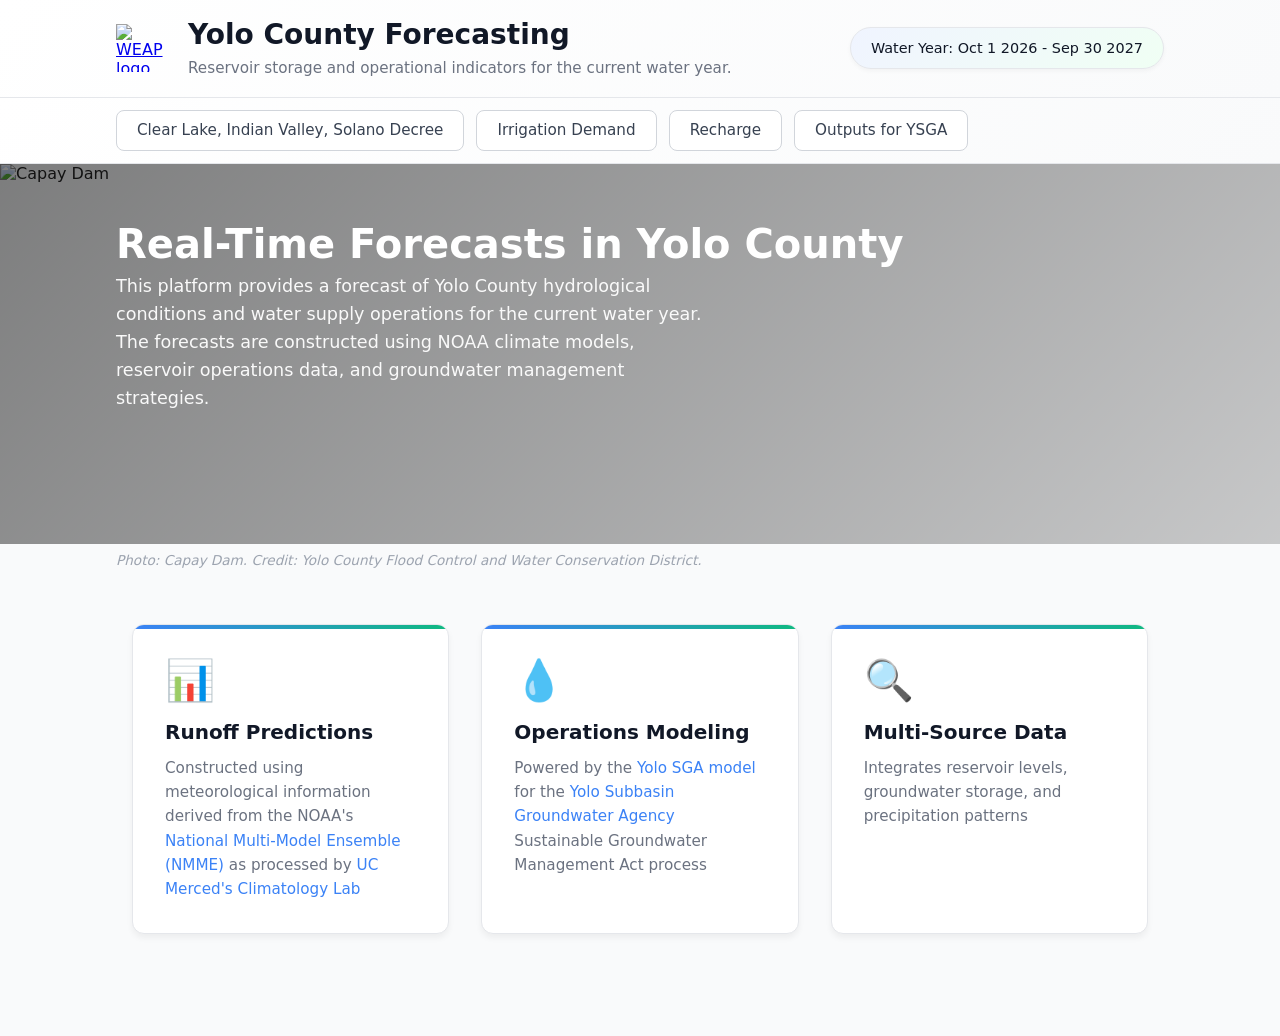
==== index.html @ 3334a471 "Initial commit" ====
<!doctype html>
<html lang="en">
<head>
  <link rel="stylesheet" href="styles.css">
  <meta charset="utf-8" />
  <meta name="viewport" content="width=device-width, initial-scale=1" />
  <title>Reservoir Storage Area Chart</title>

</head>

<body>

  
    <header class="site-header">
        <div class="layout has-timeline">
            <div class="container header-inner">
                <div class="header-left">
                    <a href="index.html" class="logo">
                        <img src="https://www.weap21.org/img/w.png" alt="WEAP logo" height="40">
                    </a>
                    <div class="header-text">
                        <h1>Yolo County Forecasting</h1>
                        <p class="subtitle">Reservoir storage and operational indicators for the current water year.</p>
                    </div>
                </div>
                <div class="header-meta" aria-label="Page context">
                    <div class="meta-pill" title="Water year range" data-wy-range>Water Year: {wyRange}</div>
                </div>
            </div>
        </div>
    </header>


  <nav class="top-nav" aria-label="Primary">
    <div class="layout has-timeline">
      <div class="container nav-inner">
        <!-- Add .is-active to the current page -->
        <a class="nav-btn" href="ClearLake_IndianValley_SolanoDecree.html">Clear Lake, Indian Valley, Solano Decree</a>
        <a class="nav-btn" href="Irrigation Demand.html">Irrigation Demand</a>
        <a class="nav-btn" href="Recharge.html">Recharge</a>
        <a class="nav-btn" href="Outputs for YSGA.html">Outputs for YSGA</a>
      </div>
    </div>
  </nav>

  <!-- Hero Section -->
  <section class="hero-section">
    <div class="hero-image-wrapper">
      <img src="https://ycfcwcd.org/wp-content/uploads/2024/06/Capay-Dam.jpg" alt="Capay Dam" class="hero-image">
      <div class="hero-overlay"></div>
    </div>
    <div class="layout has-timeline">
      <div class="container">
        <div class="hero-content">
          <h2 class="hero-title">Real-Time Forecasts in Yolo County</h2>
          <p class="hero-subtitle">This platform provides a forecast of Yolo County hydrological conditions 
              and water supply operations for the current water year. The forecasts are constructed using NOAA 
              climate models, reservoir operations data, and groundwater management strategies. 
          </p>
        </div>
      </div>
    </div>
  </section>

  <div class="hero-caption-bar">
    <div class="layout has-timeline">
      <div class="container">
        <p class="hero-caption">Photo: Capay Dam. Credit: Yolo County Flood Control and Water Conservation District.</p>
      </div>
    </div>
  </div>

  <!-- Main Content Area -->
  <div class="layout has-timeline">
    <div class="container">
      <!-- Features Grid -->
      <section class="features-section">
        <!-- <h2>How This Forecast Works</h2> -->
        <div class="features-grid">
          <div class="feature-card">
            <div class="feature-icon">📊</div>
            <h3>Runoff Predictions</h3>
            <p>Constructed using meteorological information derived from the NOAA's 
              <a href="https://www.cpc.ncep.noaa.gov/products/NMME/" target="_blank">National Multi-Model Ensemble (NMME)</a>
              as processed by <a href="https://www.climatologylab.org/" target="_blank">UC Merced's Climatology Lab</a></p>
          </div>
          <div class="feature-card">
            <div class="feature-icon">💧</div>
            <h3>Operations Modeling</h3>
            <p>Powered by the <a href="https://www.yologroundwater.org/files/b90061148/Yolo+GSP_AppendixE.pdf" target="_blank">Yolo SGA model</a> 
              for the <a href="https://www.yologroundwater.org/" target="_blank"> Yolo Subbasin Groundwater Agency</a> 
              Sustainable Groundwater Management Act process</p>
          </div>
          <div class="feature-card">
            <div class="feature-icon">🔍</div>
            <h3>Multi-Source Data</h3>
            <p>Integrates reservoir levels, groundwater storage, and precipitation patterns</p>
          </div>
        </div>
      </section>

      <!-- Overview Section -->
      <!-- <section class="overview-section">
        <h2>About This Tool</h2>
        <p class="intro-text">This comprehensive forecasting platform provides real-time analysis of Yolo County hydrological conditions and water supply operations for the current water year.</p>
      </section> -->
    </div>
  </div>



  
  <br><br>


  <script src="https://cdn.jsdelivr.net/npm/echarts@5/dist/echarts.min.js"></script>
  <script src="./parse-data.js"></script>
</body>
</html>
---- styles.css ----
*,
*::before,
*::after {
  box-sizing: border-box;
}


:root {
  --bg: #f6f8fb;
  --surface: #ffffff;
  --text: #111827;         /* slate-900-ish */
  --muted: #6b7280;        /* gray-500 */
  --border: #e5e7eb;       /* gray-200 */
  --shadow: 0 10px 25px rgba(17, 24, 39, 0.06);
  --radius: 14px;
  --container: 1200px;
  --h1: clamp(1.25rem, 1.05rem + 1vw, 1.75rem);
  --h2: 1.1rem;
  --body: 1rem;

  --chart-height: 60px;
  /* --timeline-gutter: 300px; space reserved so labels never touch charts */

  --max-content: 1500px;
  --page-gutter: 16px; /* don’t keep this at 4px; give yourself a real base */

  --timeline-width: 44px;      /* line + dots */
  --timeline-label-max: 150px; /* worst-case label width */
  --timeline-gap: 1rem;        /* breathing room */
  --timeline-lane: calc(var(--timeline-width) + var(--timeline-label-max) + var(--timeline-gap));
  /* how much extra space you want to reserve for the timeline on big screens */
  --timeline-pad: clamp(100px, 1vw, var(--timeline-lane));
}


/* Reusable centered page container */
.container{
  max-width: var(--max-content);
  margin: 0 auto;
  padding: 0 var(--page-gutter);
}

.container > section {
  padding: 0 1rem;
}

/* Create padding above container when it is single-values */
.container#summary-data {
  margin-top: 1.5rem;
}

/* Header + navigation buttons */
/* -------------------------
   Header / Nav
-------------------------- */

/* Everything in the toolbar above the line */
.site-header {
  background: linear-gradient(135deg, #ffffff 0%, #f9fafb 100%);
  border-bottom: 1px solid #e5e7eb;
  box-shadow: 0 1px 3px rgba(0, 0, 0, 0.04);
  padding: 1.25rem 0;
  margin-bottom: 0;
  max-width: 100%;
  
}

/* Title & Subtitle container */
/* .header-inner {
  display: flex;
  align-items: center;
  gap: 1.5rem;
  background: transparent;
  border-radius: 0;
} */
.header-left{
  display: flex;
  align-items: center;
  gap: 1.5rem;
  min-width: 0; /* prevents overflow issues */
}
.header-inner{
  display: grid;
  grid-template-columns: 1fr auto; /* left side grows, pill stays tight */
  align-items: center;
  column-gap: 1.5rem;
}

.logo {
  display: grid;
  place-items: center;
  flex-shrink: 0;
  transition: transform 200ms ease;
}

.logo:hover {
  transform: scale(1.05);
}

.logo img {
  height: 48px;
  width: 48px;
}

/* Title text: Yolo County Forecasting */
.header-text {
  flex: 1;
}

.header-text h1 {
  margin: 0;
  font-size: 1.75rem;
  line-height: 1.1;
  color: #111827;
  font-weight: 700;
}

.subtitle {
  margin: 0.5rem 0 0;
  color: #6b7280;
  font-size: 0.95rem;
  font-weight: 400;
}

/* Water Year - move this to right of container */
.header-meta {
  display: flex;
  align-items: center;
  margin-left: auto;
  flex-shrink: 0;
}

.meta-pill {
  border: 1px solid #e5e7eb;
  background: linear-gradient(135deg, #f0f4ff 0%, #f0fff4 100%);
  color: #111827;
  padding: 0.75rem 1.25rem;
  border-radius: 999px;
  font-size: 0.9rem;
  font-weight: 500;
  box-shadow: 0 2px 4px rgba(0, 0, 0, 0.04);
  transition: all 200ms ease;
  white-space: nowrap;
}

.meta-pill:hover {
  box-shadow: 0 4px 8px rgba(0, 0, 0, 0.08);
  transform: translateY(-1px);
}

/* Nav buttons row */
.top-nav {
  position: sticky;
  height: auto;
  top: 0;
  z-index: 1000;
  background: linear-gradient(135deg, #ffffff 0%, #f9fafb 100%);
  margin: 0;
  margin-bottom: 0;
  padding: 0.75rem 0;
  border-bottom: 1px solid #e5e7eb;
  backdrop-filter: blur(10px);
  background-color: rgba(255, 255, 255, 0.95);
}

.nav-inner {
  display: flex;
  align-items: center;
  gap: 0.75rem;
  flex-wrap: wrap;
  /* padding: 0 1.5rem; */
}

.nav-btn {
  display: inline-flex;
  align-items: center;
  justify-content: center;
  padding: 0.65rem 1.25rem;
  border-radius: 8px;
  border: 1px solid #d1d5db;
  background: white;
  color: #374151;
  text-decoration: none;
  font-weight: 500;
  font-size: 0.95rem;
  transition: all 200ms ease;
  white-space: nowrap;
}

.nav-btn:hover {
  background: #f3f4f6;
  border-color: #4b5563;
  color: #374151;
  transform: translateY(-2px);
  box-shadow: 0 4px 12px rgba(55, 65, 81, 0.18);
}

.nav-btn.is-active {
  background: linear-gradient(135deg, #4b5563 0%, #374151 100%);
  color: white;
  border-color: #4b4f63;
  box-shadow: 0 4px 12px rgba(55, 65, 81, 0.28);
}

.nav-meta {
  display: flex;
  align-items: center;
  margin-left: auto;
  flex-shrink: 0;
}

.nav-meta .meta-pill {
  background: linear-gradient(135deg, #f0f4ff 0%, #f0fff4 100%);
  padding: 0.65rem 1rem;
  font-weight: 500;
}

/* Make header/nav stack nicely on small screens */
@media (max-width: 768px) {
  .site-header {
    padding: 1rem 0;
  }

  .header-inner {
    flex-direction: column;
    align-items: flex-start;
    gap: 1rem;
    padding: 0 var(--page-gutter);
  }

  .header-text h1 {
    font-size: 1.5rem;
  }

  .header-meta {
    width: 100%;
    justify-content: flex-start;
  }

  .logo img {
    height: 42px;
    width: 42px;
  }

  .nav-inner {
    padding: 0 var(--page-gutter);
  }
}

/* End Header CSS */

/* ========================
   VERTICAL TIMELINE NAVIGATION
   ======================== */

/* Make vertical positioning on the page responsive */
.chart-timeline {
  position: fixed;
  right: 2rem;
  top: 60%; 
  transform: translateY(-50%);
  z-index: 100;
  display: flex;
  flex-direction: column;
  align-items: center;
  gap: 0;
  /* add space to the top */
}

/* Vertical line */
.chart-timeline::before {
  content: "";
  position: absolute;
  top: 0;
  bottom: 0;
  left: 50%;
  transform: translateX(-50%);
  width: 2px;
  background: linear-gradient(180deg, 
    rgba(59, 130, 246, 0.3) 0%, 
    rgba(16, 185, 129, 0.5) 50%,
    rgba(59, 130, 246, 0.3) 100%);
  z-index: -1;
}

.timeline-list {
  list-style: none;
  padding: 0;
  margin: 0;
  display: flex;
  flex-direction: column;
  gap: 3rem;
  position: relative;
}

.timeline-item {
  position: relative;
  display: flex;
  align-items: center;
  justify-content: center;
}

/* Circle dots */
.timeline-link {
  display: block;
  width: 16px;
  height: 16px;
  border-radius: 50%;
  background: white;
  border: 3px solid #cbd5e1;
  cursor: pointer;
  transition: all 240ms ease;
  position: relative;
  box-shadow: 0 2px 8px rgba(0, 0, 0, 0.1);
}

.timeline-link:hover {
  transform: scale(1.4);
  border-color: #3b82f6;
  background: #eff6ff;
  box-shadow: 0 4px 12px rgba(59, 130, 246, 0.3);
}

.timeline-link.active {
  width: 20px;
  height: 20px;
  border-color: #3b82f6;
  background: linear-gradient(135deg, #3b82f6 0%, #10b981 100%);
  box-shadow: 0 0 0 4px rgba(59, 130, 246, 0.2);
}

/* Tooltip label on hover */
.timeline-link::after {
  content: attr(data-label);
  position: absolute;
  right: calc(100% + 0.75rem);
  top: 50%;
  transform: translateY(-50%);
  /* background: rgba(11, 120, 111, 0.66); */
  color: rgb(0, 0, 0);
  padding: 0.25rem 0.5rem;
  /* border-radius: 4px; */
  font-size: 0.7rem;
  font-weight: 500;
  white-space: nowrap;
  opacity: 0;
  pointer-events: none;
  transition: opacity 200ms ease;
  /* box-shadow: 0 2px 6px rgba(13, 148, 136, 0.2); */
  /* backdrop-filter: blur(8px); */
}

.timeline-link:hover::after {
  opacity: 1;
}

/* Arrow pointer on tooltip */
.timeline-link::before {
  content: "";
  position: absolute;
  right: calc(100% + 0.35rem);
  top: 50%;
  transform: translateY(-50%);
  border: 4px solid transparent;
  border-left-color: rgba(13, 148, 136, 0.75);
  opacity: 0;
  pointer-events: none;
  transition: opacity 200ms ease;
}

.timeline-link:hover::before {
  opacity: 1;
}

/* Show all labels toggle button */
.timeline-toggle {
  position: absolute;
  bottom: -3rem;
  left: 50%;
  transform: translateX(-50%);
  background: white;
  border: 1px solid #cbd5e1;
  border-radius: 6px;
  padding: 0.375rem;
  cursor: pointer;
  transition: all 200ms ease;
  box-shadow: 0 2px 6px rgba(0, 0, 0, 0.08);
  width: 28px;
  height: 28px;
  display: flex;
  align-items: center;
  justify-content: center;
}

.timeline-toggle:hover {
  background: #f9fafb;
  border-color: #3b82f6;
  transform: translateX(-50%) scale(1.05);
}

.timeline-toggle.active {
  background: linear-gradient(135deg, #3b82f6 0%, #10b981 100%);
  border-color: #3b82f6;
}

/* Toggle icon (eye symbol) */
.timeline-toggle svg {
  width: 16px;
  height: 16px;
  stroke: #6b7280;
  transition: stroke 200ms ease;
}

.timeline-toggle.active svg {
  stroke: white;
}

/* When show-all-labels is active */
.chart-timeline.show-all-labels .timeline-link::after {
  opacity: 1;
  pointer-events: auto;
}

.chart-timeline.show-all-labels .timeline-link::before {
  opacity: 1;
}

/* keep till link */

/* Hide on mobile/tablet */
@media (max-width: 1024px) {
  .chart-timeline {
    display: none;
  }
}



/* Smooth scroll */
html {
  scroll-behavior: smooth;
  scroll-padding-top: 120px;
}


@media (min-width: 1025px){
  .chart-timeline{
    right: calc(var(--page-gutter) + var(--timeline-gap));
    width: var(--timeline-width);
    pointer-events: none;
  }
  .chart-timeline .timeline-link,
  .chart-timeline .timeline-toggle{
    pointer-events: auto;
  }
  .timeline-link::after{
    max-width: var(--timeline-label-max);
    overflow: hidden;
    text-overflow: ellipsis;
  }
}

/* ========================
   HERO SECTION
   ======================== */

.hero-section {
  position: relative;
  height: 380px;
  margin: 0;
  overflow: hidden;
}

.hero-image-wrapper {
  position: absolute;
  top: 0;
  left: 0;
  right: 0;
  bottom: 0;
}

.hero-image {
  width: 100%;
  height: 100%;
  object-fit: cover;
}

.hero-overlay {
  position: absolute;
  top: 0;
  left: 0;
  right: 0;
  bottom: 0;
  background: linear-gradient(135deg, rgba(0, 0, 0, 0.5) 0%, rgba(0, 0, 0, 0.2) 100%);
}

.hero-caption-bar {
  background: #f9fafb;
  /* border-bottom: 1px solid #e5e7eb; */
  padding: 0.5rem 0 1rem 0;
}

.hero-caption {
  margin: 0;
  font-size: 0.85rem;
  color: #9ca3af;
  font-style: italic;
}

.hero-content {
  position: relative;
  z-index: 1;
  height: 100%;
  display: flex;
  flex-direction: column;
  justify-content: center;
  color: white;

}

.hero-title {
  padding: 60px 0 0 0;
  font-size: 2.5rem;
  margin: 0 0 0.5rem 0;
  color: white;
  font-weight: 700;
  line-height: 1;
}

.hero-subtitle {
  font-size: 1.1rem;
  margin: 0;
  opacity: 0.95;
  line-height: 1.6;
  max-width: 600px;
}

@media (max-width: 768px) {
  .hero-section {
    height: 280px;
    margin-bottom: 2rem;
  }
  
  .hero-title {
    font-size: 1.75rem;
  }
  
  .hero-subtitle {
    font-size: 1rem;
  }
}

/* ========================
   FEATURES SECTION
   ======================== */

.features-section {
  margin-bottom: 4rem;
}

.features-grid {
  display: grid;
  grid-template-columns: repeat(auto-fit, minmax(300px, 1fr));
  gap: 2rem;
  margin-top: 2.5rem;
}

.feature-card {
  background: white;
  border: 1px solid #e5e7eb;
  border-radius: 12px;
  padding: 2rem;
  box-shadow: 0 4px 6px rgba(0, 0, 0, 0.05);
  transition: all 300ms ease;
  position: relative;
  overflow: hidden;
}

.feature-card::before {
  content: "";
  position: absolute;
  top: 0;
  left: 0;
  right: 0;
  height: 4px;
  background: linear-gradient(90deg, #3b82f6, #10b981);
}

.feature-card:hover {
  transform: translateY(-4px);
  box-shadow: 0 12px 20px rgba(0, 0, 0, 0.1);
  border-color: #3b82f6;
}

.feature-icon {
  font-size: 2.5rem;
  margin-bottom: 1rem;
}

.feature-card h3 {
  margin: 0 0 0.75rem 0;
  font-size: 1.25rem;
  color: #111827;
}

.feature-card p {
  margin: 0;
  color: #6b7280;
  line-height: 1.6;
  font-size: 0.95rem;
}

.feature-card a {
  color: #3b82f6;
  text-decoration: none;
  transition: color 200ms ease;
}

.feature-card a:hover {
  color: #1e40af;
  text-decoration: underline;
}

/* ========================
   OVERVIEW SECTION
   ======================== */

.overview-section {
  margin: 3rem 0 2rem;
}

.overview-section h2 {
  margin-top: 0;
  margin-bottom: 1.5rem;
}

.intro-text {
  font-size: 1.05rem;
  color: #6b7280;
  line-height: 1.8;
  max-width: 600px;
}

.caption {
  font-size: 0.9rem;
  color: #9ca3af;
  font-style: italic;
  margin-top: 1rem;
}

body {
  font-family: system-ui, -apple-system, BlinkMacSystemFont,
               "Segoe UI", Roboto, Helvetica, Arial, sans-serif;
  margin: 0;
  padding: 0;
  color: #222;
  background-color: #f9fafb;
}



h2 {
  margin-top: 2rem;
  margin-bottom: 1.5rem;
  font-weight: 600;
  color: #111827;
  font-size: 1.75rem;
}

/* -------------------------
   Chart container & Cards
-------------------------- */

.chart {
  width: 100%;
  height: 650px;
  /* max-width: 1300px;  Match container width for alignment */
  margin: 30px 0 2.5rem 0;
  background: var(--surface);
  border: 1px solid var(--border);
  border-radius: var(--radius);
  box-shadow: 0 2px 8px rgba(17, 24, 39, 0.06);
  padding: 1.5rem;
  /* increase padding on sides */
  position: relative;
  overflow: hidden;
  transition: box-shadow 240ms ease, border-color 240ms ease;
}

/* Top accent border with gradient */
.chart::before {
  content: "";
  position: absolute;
  top: 0;
  left: 0;
  right: 0;
  height: 4px;
  background: linear-gradient(90deg, #3b82f6 0%, #10b981 100%);
}

/* Hover effect on charts */
.chart:hover {
  box-shadow: 0 4px 16px rgba(17, 24, 39, 0.1);
  border-color: rgba(59, 130, 246, 0.3);
}

/* -------------------------
   Responsive tweaks
-------------------------- */

@media (max-width: 768px) {
  .chart {
    height: 420px;
    padding: 1rem;
    margin-bottom: 2rem;
  }
}

/* -------------------------
   Optional utility helpers
-------------------------- */

.chart-wrapper {
  margin-bottom: 48px;
}


/* -------------------------
   Single-value cards
-------------------------- */

.single-value-grid {
  display: grid;
  grid-template-columns: repeat(auto-fit, minmax(220px, 1fr));
  gap: 1rem;
  margin-bottom: 2rem;
}

/* Tablet */
@media (max-width: 900px) {
  .single-value-grid {
    grid-template-columns: repeat(auto-fit, minmax(200px, 1fr));
    gap: 0.75rem;
  }
}

/* Mobile */
@media (max-width: 560px) {
  .single-value-grid {
    grid-template-columns: 1fr;
    gap: 0.75rem;
  }
}

/* The card itself */
.single-value {
  background: var(--surface);
  border: 1px solid var(--border);
  border-radius: calc(var(--radius) - 2px);
  box-shadow: 0 6px 16px rgba(17, 24, 39, 0.05);
  padding: 14px 14px 12px;
  position: relative;
  overflow: hidden;
  min-height: 92px;
  font-size: large;
  display: flex;
  flex-direction: column;
  justify-content: center;
  text-align: center;
  transition: transform 160ms ease, box-shadow 160ms ease, border-color 160ms ease;
}

.single-value-label {
  font-size: 1rem;
  font-weight: 500;
  /* color: var(--muted); */
  margin-bottom: 0.5rem;
}

.single-value-number {
  font-size: 2rem;
  font-weight: 750;
  color: var(--text);
  line-height: 1.4;
}

.single-value br + text,
.single-value span:last-child {
  font-size: 3.5rem;
  font-weight: 800;
}

.single-value:hover {
  transform: translateY(-1px);
  box-shadow: 0 12px 26px rgba(17, 24, 39, 0.08);
  border-color: rgba(229, 231, 235, 0.8);
}

/* Top accent (optional) */
.single-value::before {
  content: "";
  position: absolute;
  top: 0; left: 0; right: 0;
  height: 3px;
  background: linear-gradient(90deg, rgba(59,130,246,.65), rgba(16,185,129,.65));
  opacity: 0.9;
}

.chart .chart-inline-values-row {
  position: absolute;
  left: 50%;
  bottom: 8px;
  transform: translateX(-50%);
  width: min(820px, calc(100% - 2rem));
  display: grid;
  grid-template-columns: repeat(auto-fit, minmax(240px, 1fr));
  gap: 0.75rem;
  z-index: 6;
}

.chart .single-value-in-chart {
  position: relative;
  left: auto;
  bottom: auto;
  transform: none;
  width: auto;
  min-height: 0;
  padding: 14px 12px;
  box-shadow: 0 8px 20px rgba(17, 24, 39, 0.12);
  background: rgba(255, 255, 255, 0.95);
  backdrop-filter: blur(2px);
}

#capay-dam .chart-inline-values-row {
  bottom: 74px;
}

.chart .single-value-in-chart .single-value-label {
  font-size: 0.9rem;
  margin-bottom: .25rem;
}

.chart .single-value-in-chart .single-value-number {
  font-size: 1.35rem;
  line-height: 1.2;
}

.chart.chart-has-inline-value {
  height: 710px;
  padding-bottom: 2rem;
}

@media (max-width: 768px) {
  .chart.chart-has-inline-value {
    height: 480px;
  }

  .chart .chart-inline-values-row {
    width: calc(100% - 1.5rem);
    grid-template-columns: 1fr;
    gap: 0.5rem;
  }

  #capay-dam .chart-inline-values-row {
    bottom: 62px;
  }
}

/* Default: your normal centered container */


/* Timeline pages (desktop): add extra padding so timeline fits in the gap */
@media (min-width: 1025px){
  .has-timeline .container{
    /* keep left normal, make RIGHT bigger to create a lane */
    padding-left:  calc(var(--page-gutter) + var(--timeline-pad));
    padding-right: calc(var(--page-gutter) + var(--timeline-pad));;
  }
}




/* Embedded data cards */
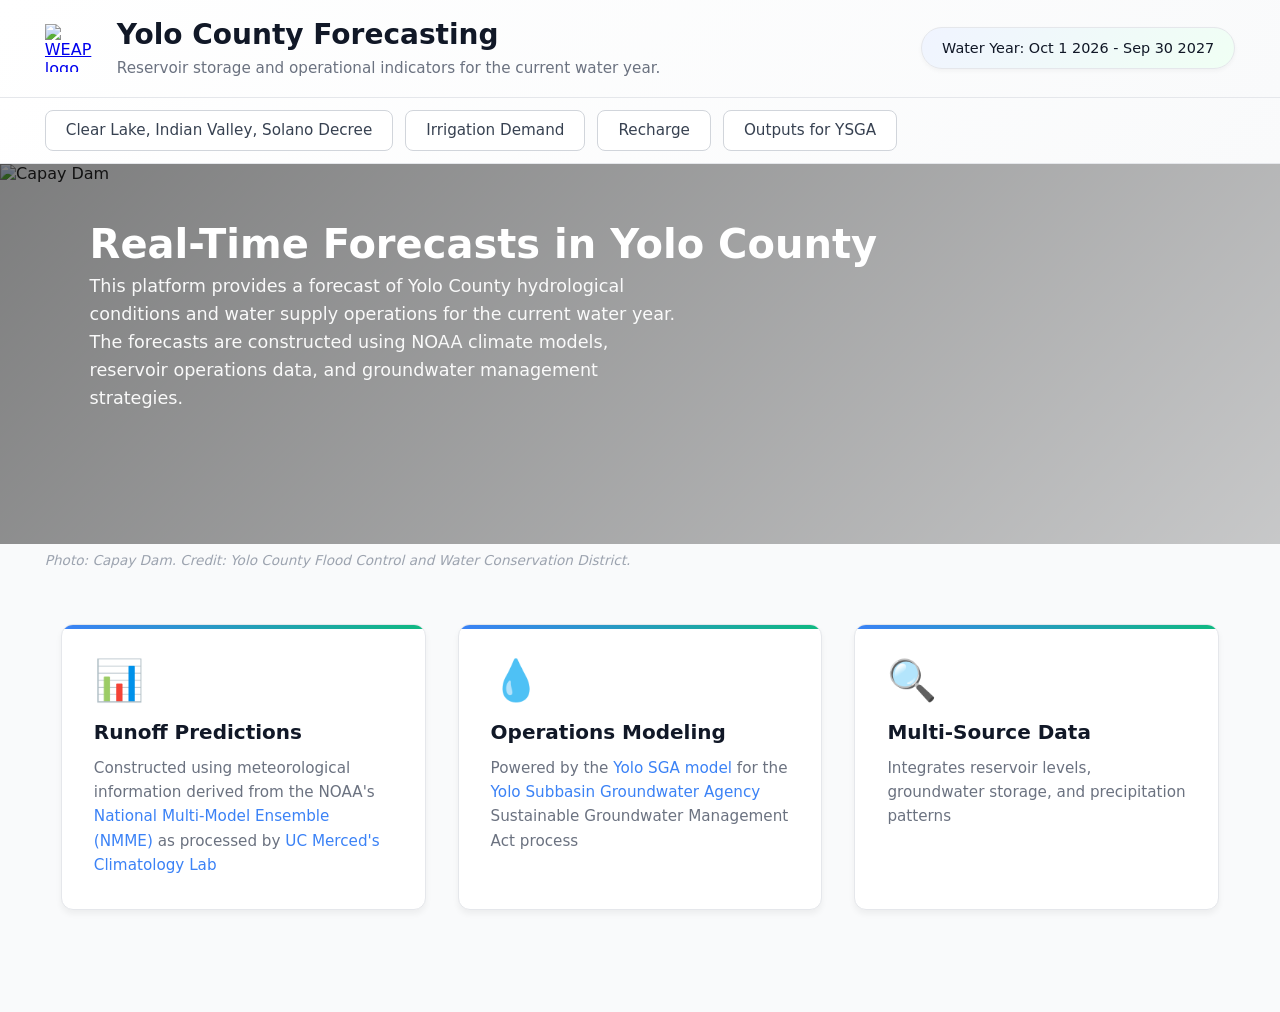
==== commit df2c51c3: "Move index out of Pages folder & delete Timeline" ====
--- a/index.html
+++ b/index.html
@@ -9,39 +9,7 @@
 </head>
 
 <body>
-
-  
-    <header class="site-header">
-        <div class="layout has-timeline">
-            <div class="container header-inner">
-                <div class="header-left">
-                    <a href="index.html" class="logo">
-                        <img src="https://www.weap21.org/img/w.png" alt="WEAP logo" height="40">
-                    </a>
-                    <div class="header-text">
-                        <h1>Yolo County Forecasting</h1>
-                        <p class="subtitle">Reservoir storage and operational indicators for the current water year.</p>
-                    </div>
-                </div>
-                <div class="header-meta" aria-label="Page context">
-                    <div class="meta-pill" title="Water year range" data-wy-range>Water Year: {wyRange}</div>
-                </div>
-            </div>
-        </div>
-    </header>
-
-
-  <nav class="top-nav" aria-label="Primary">
-    <div class="layout has-timeline">
-      <div class="container nav-inner">
-        <!-- Add .is-active to the current page -->
-        <a class="nav-btn" href="ClearLake_IndianValley_SolanoDecree.html">Clear Lake, Indian Valley, Solano Decree</a>
-        <a class="nav-btn" href="Irrigation Demand.html">Irrigation Demand</a>
-        <a class="nav-btn" href="Recharge.html">Recharge</a>
-        <a class="nav-btn" href="Outputs for YSGA.html">Outputs for YSGA</a>
-      </div>
-    </div>
-  </nav>
+  <div data-site-header-placeholder></div>
 
   <!-- Hero Section -->
   <section class="hero-section">
@@ -49,7 +17,7 @@
       <img src="https://ycfcwcd.org/wp-content/uploads/2024/06/Capay-Dam.jpg" alt="Capay Dam" class="hero-image">
       <div class="hero-overlay"></div>
     </div>
-    <div class="layout has-timeline">
+    <div class="layout">
       <div class="container">
         <div class="hero-content">
           <h2 class="hero-title">Real-Time Forecasts in Yolo County</h2>
@@ -63,7 +31,7 @@
   </section>
 
   <div class="hero-caption-bar">
-    <div class="layout has-timeline">
+    <div class="layout">
       <div class="container">
         <p class="hero-caption">Photo: Capay Dam. Credit: Yolo County Flood Control and Water Conservation District.</p>
       </div>
@@ -71,7 +39,7 @@
   </div>
 
   <!-- Main Content Area -->
-  <div class="layout has-timeline">
+  <div class="layout">
     <div class="container">
       <!-- Features Grid -->
       <section class="features-section">
@@ -114,6 +82,7 @@
 
 
   <script src="https://cdn.jsdelivr.net/npm/echarts@5/dist/echarts.min.js"></script>
-  <script src="./parse-data.js"></script>
+  <script src="header-loader.js"></script>
+  <script src="parse-data.js"></script>
 </body>
 </html>
--- a/styles.css
+++ b/styles.css
@@ -23,7 +23,7 @@
   /* --timeline-gutter: 300px; space reserved so labels never touch charts */
 
   --max-content: 1500px;
-  --page-gutter: 16px; /* don’t keep this at 4px; give yourself a real base */
+  --page-gutter: clamp(36px, 3.5vw, 56px); /* shared horizontal page padding */
 
   --timeline-width: 44px;      /* line + dots */
   --timeline-label-max: 150px; /* worst-case label width */
@@ -516,6 +516,7 @@
   flex-direction: column;
   justify-content: center;
   color: white;
+  padding-inline: var(--page-gutter);
 
 }
 
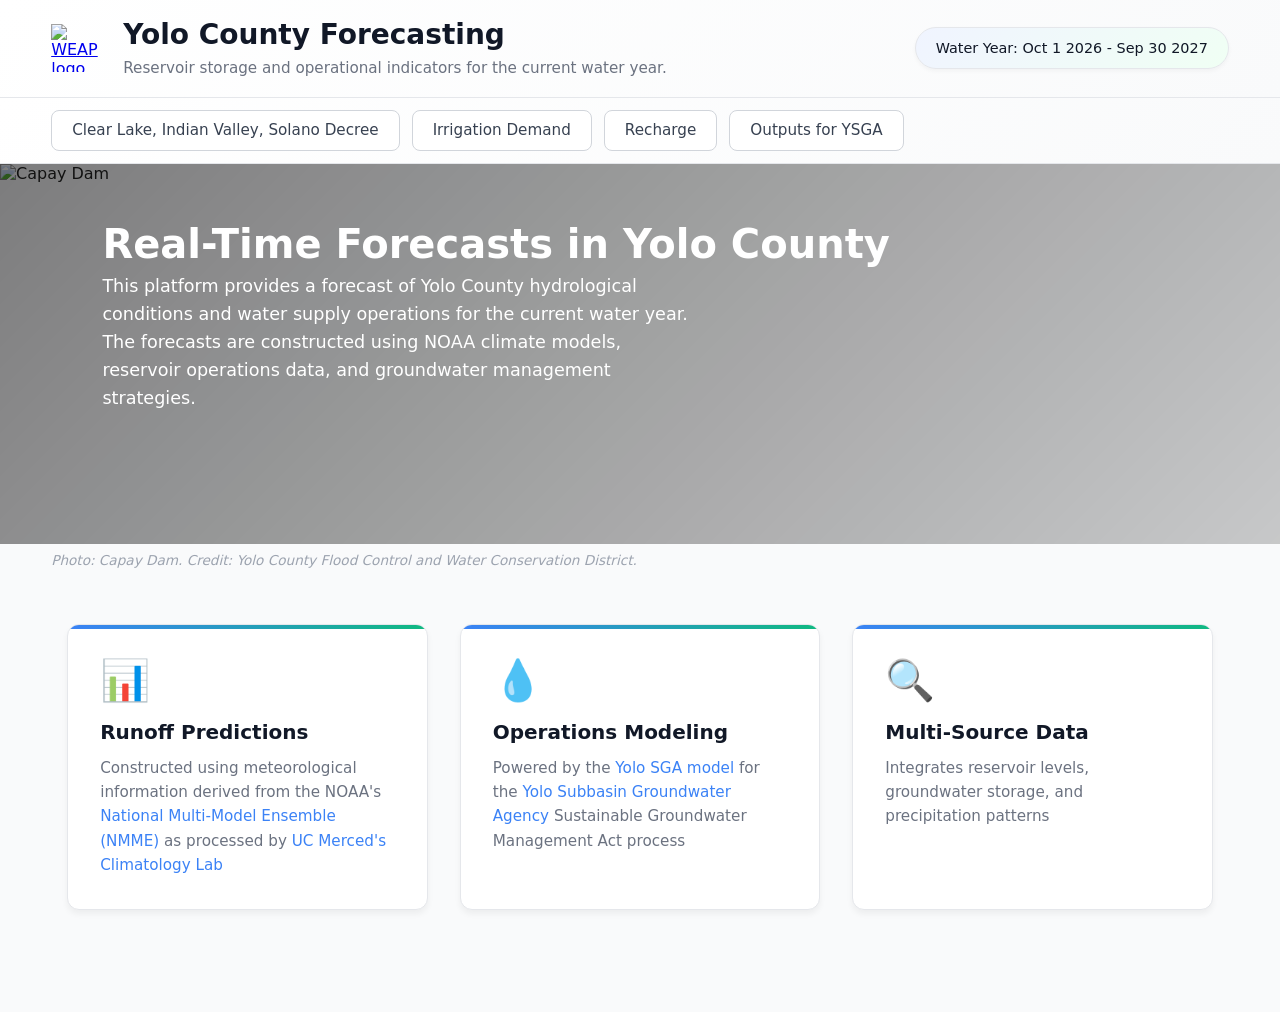
==== commit 41875c21: "Hero banner animation" ====
--- a/index.html
+++ b/index.html
@@ -8,7 +8,7 @@
 
 </head>
 
-<body>
+<body class="hero-is-loading">
   <div data-site-header-placeholder></div>
 
   <!-- Hero Section -->
@@ -80,6 +80,14 @@
   
   <br><br>
 
+  <script>
+    window.addEventListener('load', () => {
+      requestAnimationFrame(() => {
+        document.body.classList.remove('hero-is-loading');
+        document.body.classList.add('hero-is-ready');
+      });
+    });
+  </script>
 
   <script src="https://cdn.jsdelivr.net/npm/echarts@5/dist/echarts.min.js"></script>
   <script src="header-loader.js"></script>
--- a/styles.css
+++ b/styles.css
@@ -20,17 +20,9 @@
   --body: 1rem;
 
   --chart-height: 60px;
-  /* --timeline-gutter: 300px; space reserved so labels never touch charts */
 
   --max-content: 1500px;
-  --page-gutter: clamp(36px, 3.5vw, 56px); /* shared horizontal page padding */
-
-  --timeline-width: 44px;      /* line + dots */
-  --timeline-label-max: 150px; /* worst-case label width */
-  --timeline-gap: 1rem;        /* breathing room */
-  --timeline-lane: calc(var(--timeline-width) + var(--timeline-label-max) + var(--timeline-gap));
-  /* how much extra space you want to reserve for the timeline on big screens */
-  --timeline-pad: clamp(100px, 1vw, var(--timeline-lane));
+  --page-gutter: clamp(48px, 4vw, 72px); /* shared horizontal page padding */
 }
 
 
@@ -250,215 +242,10 @@
 
 /* End Header CSS */
 
-/* ========================
-   VERTICAL TIMELINE NAVIGATION
-   ======================== */
-
-/* Make vertical positioning on the page responsive */
-.chart-timeline {
-  position: fixed;
-  right: 2rem;
-  top: 60%; 
-  transform: translateY(-50%);
-  z-index: 100;
-  display: flex;
-  flex-direction: column;
-  align-items: center;
-  gap: 0;
-  /* add space to the top */
-}
-
-/* Vertical line */
-.chart-timeline::before {
-  content: "";
-  position: absolute;
-  top: 0;
-  bottom: 0;
-  left: 50%;
-  transform: translateX(-50%);
-  width: 2px;
-  background: linear-gradient(180deg, 
-    rgba(59, 130, 246, 0.3) 0%, 
-    rgba(16, 185, 129, 0.5) 50%,
-    rgba(59, 130, 246, 0.3) 100%);
-  z-index: -1;
-}
-
-.timeline-list {
-  list-style: none;
-  padding: 0;
-  margin: 0;
-  display: flex;
-  flex-direction: column;
-  gap: 3rem;
-  position: relative;
-}
-
-.timeline-item {
-  position: relative;
-  display: flex;
-  align-items: center;
-  justify-content: center;
-}
-
-/* Circle dots */
-.timeline-link {
-  display: block;
-  width: 16px;
-  height: 16px;
-  border-radius: 50%;
-  background: white;
-  border: 3px solid #cbd5e1;
-  cursor: pointer;
-  transition: all 240ms ease;
-  position: relative;
-  box-shadow: 0 2px 8px rgba(0, 0, 0, 0.1);
-}
-
-.timeline-link:hover {
-  transform: scale(1.4);
-  border-color: #3b82f6;
-  background: #eff6ff;
-  box-shadow: 0 4px 12px rgba(59, 130, 246, 0.3);
-}
-
-.timeline-link.active {
-  width: 20px;
-  height: 20px;
-  border-color: #3b82f6;
-  background: linear-gradient(135deg, #3b82f6 0%, #10b981 100%);
-  box-shadow: 0 0 0 4px rgba(59, 130, 246, 0.2);
-}
-
-/* Tooltip label on hover */
-.timeline-link::after {
-  content: attr(data-label);
-  position: absolute;
-  right: calc(100% + 0.75rem);
-  top: 50%;
-  transform: translateY(-50%);
-  /* background: rgba(11, 120, 111, 0.66); */
-  color: rgb(0, 0, 0);
-  padding: 0.25rem 0.5rem;
-  /* border-radius: 4px; */
-  font-size: 0.7rem;
-  font-weight: 500;
-  white-space: nowrap;
-  opacity: 0;
-  pointer-events: none;
-  transition: opacity 200ms ease;
-  /* box-shadow: 0 2px 6px rgba(13, 148, 136, 0.2); */
-  /* backdrop-filter: blur(8px); */
-}
-
-.timeline-link:hover::after {
-  opacity: 1;
-}
-
-/* Arrow pointer on tooltip */
-.timeline-link::before {
-  content: "";
-  position: absolute;
-  right: calc(100% + 0.35rem);
-  top: 50%;
-  transform: translateY(-50%);
-  border: 4px solid transparent;
-  border-left-color: rgba(13, 148, 136, 0.75);
-  opacity: 0;
-  pointer-events: none;
-  transition: opacity 200ms ease;
-}
-
-.timeline-link:hover::before {
-  opacity: 1;
-}
-
-/* Show all labels toggle button */
-.timeline-toggle {
-  position: absolute;
-  bottom: -3rem;
-  left: 50%;
-  transform: translateX(-50%);
-  background: white;
-  border: 1px solid #cbd5e1;
-  border-radius: 6px;
-  padding: 0.375rem;
-  cursor: pointer;
-  transition: all 200ms ease;
-  box-shadow: 0 2px 6px rgba(0, 0, 0, 0.08);
-  width: 28px;
-  height: 28px;
-  display: flex;
-  align-items: center;
-  justify-content: center;
-}
-
-.timeline-toggle:hover {
-  background: #f9fafb;
-  border-color: #3b82f6;
-  transform: translateX(-50%) scale(1.05);
-}
-
-.timeline-toggle.active {
-  background: linear-gradient(135deg, #3b82f6 0%, #10b981 100%);
-  border-color: #3b82f6;
-}
-
-/* Toggle icon (eye symbol) */
-.timeline-toggle svg {
-  width: 16px;
-  height: 16px;
-  stroke: #6b7280;
-  transition: stroke 200ms ease;
-}
-
-.timeline-toggle.active svg {
-  stroke: white;
-}
-
-/* When show-all-labels is active */
-.chart-timeline.show-all-labels .timeline-link::after {
-  opacity: 1;
-  pointer-events: auto;
-}
-
-.chart-timeline.show-all-labels .timeline-link::before {
-  opacity: 1;
-}
-
-/* keep till link */
-
-/* Hide on mobile/tablet */
-@media (max-width: 1024px) {
-  .chart-timeline {
-    display: none;
-  }
-}
-
-
-
 /* Smooth scroll */
 html {
   scroll-behavior: smooth;
   scroll-padding-top: 120px;
-}
-
-
-@media (min-width: 1025px){
-  .chart-timeline{
-    right: calc(var(--page-gutter) + var(--timeline-gap));
-    width: var(--timeline-width);
-    pointer-events: none;
-  }
-  .chart-timeline .timeline-link,
-  .chart-timeline .timeline-toggle{
-    pointer-events: auto;
-  }
-  .timeline-link::after{
-    max-width: var(--timeline-label-max);
-    overflow: hidden;
-    text-overflow: ellipsis;
-  }
 }
 
 /* ========================
@@ -470,6 +257,7 @@
   height: 380px;
   margin: 0;
   overflow: hidden;
+  isolation: isolate;
 }
 
 .hero-image-wrapper {
@@ -517,7 +305,6 @@
   justify-content: center;
   color: white;
   padding-inline: var(--page-gutter);
-
 }
 
 .hero-title {
@@ -536,6 +323,123 @@
   line-height: 1.6;
   max-width: 600px;
 }
+
+
+/* Start code for hero banner animation */
+
+body.hero-is-loading .hero-image-wrapper,
+body.hero-is-loading .hero-overlay,
+body.hero-is-loading .hero-content,
+body.hero-is-loading .hero-title,
+body.hero-is-loading .hero-subtitle {
+  opacity: 0;
+}
+
+body.hero-is-loading .hero-image {
+  transform: scale(1.12);
+}
+
+body.hero-is-loading .hero-content,
+body.hero-is-loading .hero-title,
+body.hero-is-loading .hero-subtitle {
+  transform: translateY(18px);
+}
+
+body.hero-is-ready .hero-image-wrapper {
+  animation: heroReveal 1.1s ease-out both;
+}
+
+body.hero-is-ready .hero-image {
+  animation: heroImageZoom 1.8s ease-out both;
+}
+
+body.hero-is-ready .hero-overlay {
+  animation: heroOverlayFade 1.2s ease-out 120ms both;
+}
+
+body.hero-is-ready .hero-content {
+  animation: heroContentRise 900ms cubic-bezier(0.22, 1, 0.36, 1) 180ms both;
+}
+
+body.hero-is-ready .hero-title {
+  animation: heroTextReveal 700ms ease-out 320ms both;
+}
+
+body.hero-is-ready .hero-subtitle {
+  animation: heroTextReveal 780ms ease-out 460ms both;
+}
+
+@keyframes heroReveal {
+  from {
+    opacity: 0;
+  }
+  to {
+    opacity: 1;
+  }
+}
+
+@keyframes heroImageZoom {
+  from {
+    transform: scale(1.12);
+  }
+  to {
+    transform: scale(1);
+  }
+}
+
+@keyframes heroOverlayFade {
+  from {
+    opacity: 0;
+  }
+  to {
+    opacity: 1;
+  }
+}
+
+@keyframes heroContentRise {
+  from {
+    opacity: 0;
+    transform: translateY(28px);
+  }
+  to {
+    opacity: 1;
+    transform: translateY(0);
+  }
+}
+
+@keyframes heroTextReveal {
+  from {
+    opacity: 0;
+    transform: translateY(18px);
+  }
+  to {
+    opacity: 1;
+    transform: translateY(0);
+  }
+}
+
+@media (prefers-reduced-motion: reduce) {
+  body.hero-is-loading .hero-image-wrapper,
+  body.hero-is-loading .hero-overlay,
+  body.hero-is-loading .hero-content,
+  body.hero-is-loading .hero-title,
+  body.hero-is-loading .hero-subtitle,
+  .hero-image-wrapper,
+  .hero-image,
+  .hero-overlay,
+  .hero-content,
+  .hero-title,
+  .hero-subtitle {
+    animation: none;
+    opacity: 1;
+    transform: none;
+  }
+}
+
+
+/* End code for hero banner animation  */
+
+
 
 @media (max-width: 768px) {
   .hero-section {
@@ -871,16 +775,4 @@
 /* Default: your normal centered container */
 
 
-/* Timeline pages (desktop): add extra padding so timeline fits in the gap */
-@media (min-width: 1025px){
-  .has-timeline .container{
-    /* keep left normal, make RIGHT bigger to create a lane */
-    padding-left:  calc(var(--page-gutter) + var(--timeline-pad));
-    padding-right: calc(var(--page-gutter) + var(--timeline-pad));;
-  }
-}
-
-
-
-
 /* Embedded data cards */
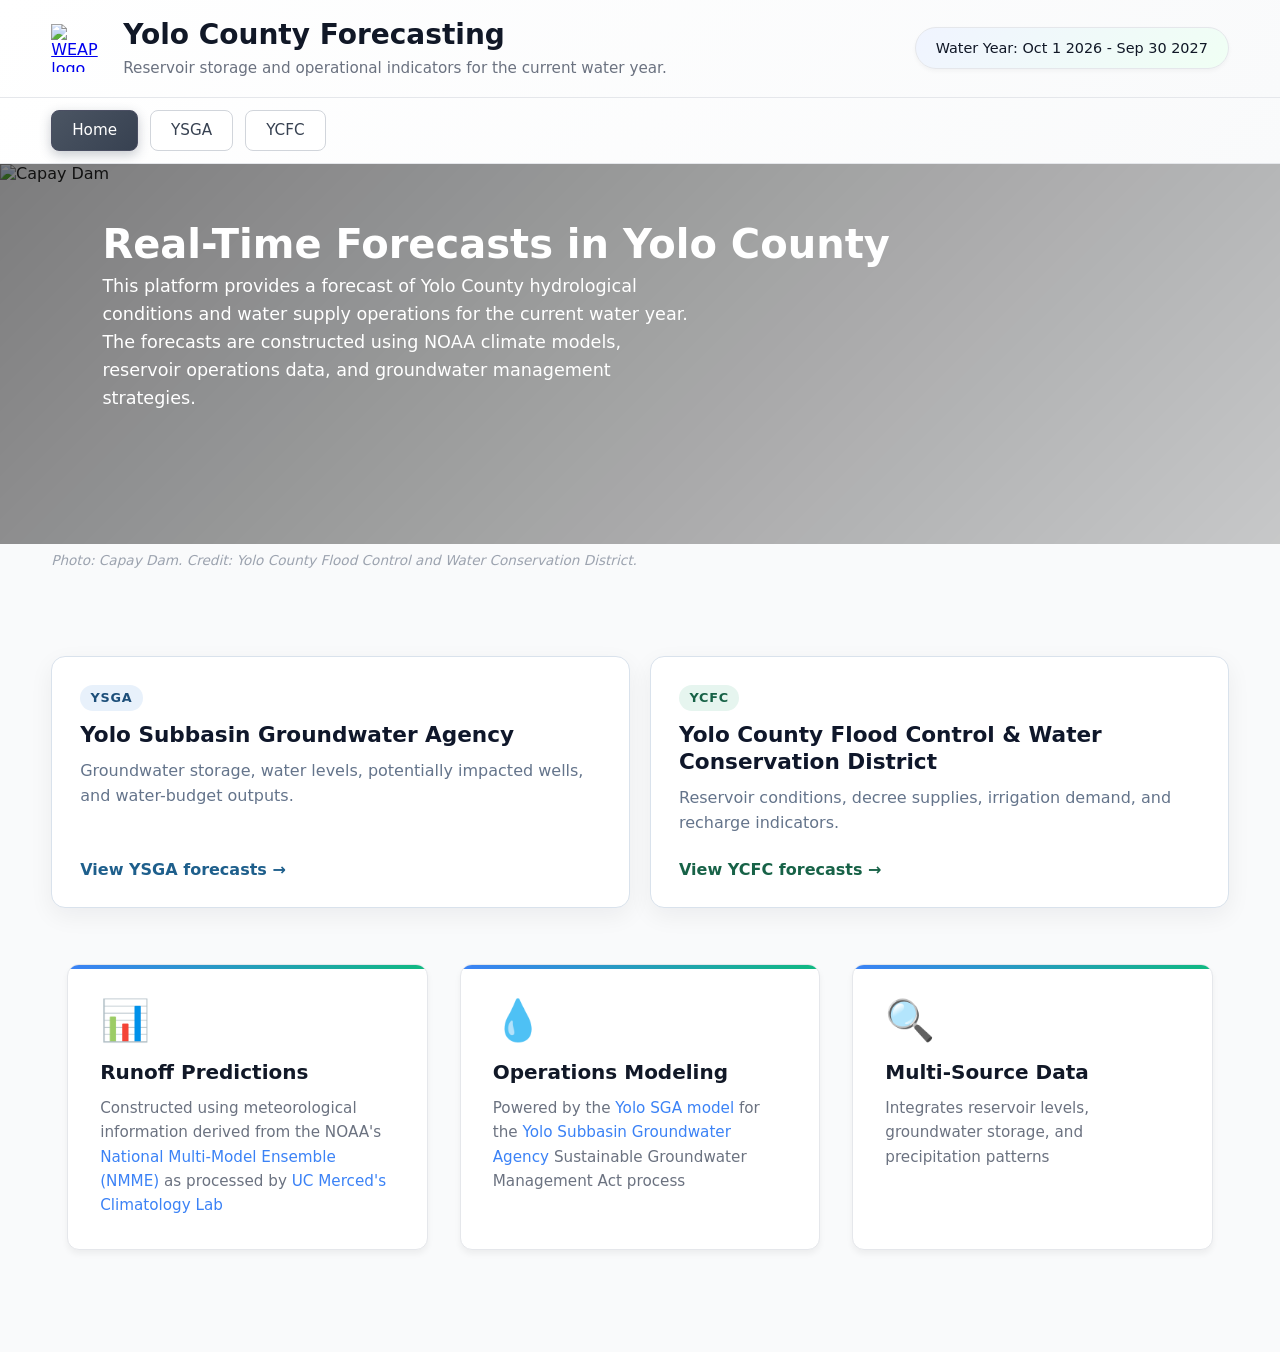
==== commit 2116dd67: "Create separate landing pages" ====
--- a/index.html
+++ b/index.html
@@ -4,7 +4,7 @@
   <link rel="stylesheet" href="styles.css">
   <meta charset="utf-8" />
   <meta name="viewport" content="width=device-width, initial-scale=1" />
-  <title>Reservoir Storage Area Chart</title>
+  <title>Yolo County Forecasting</title>
 
 </head>
 
@@ -37,6 +37,36 @@
       </div>
     </div>
   </div>
+
+  <main>
+    <section class="portal-section">
+      <div class="container">
+        <div class="portal-section-header">
+          <!-- <h2>Choose a forecast area</h2> -->
+          <!-- <p>View forecasts and operational indicators organized by the agency they support.</p> -->
+        </div>
+
+        <div class="portal-grid">
+          <a class="portal-card" href="Pages/YSGA.html">
+            <div>
+              <span class="portal-card-label">YSGA</span>
+              <h3>Yolo Subbasin Groundwater Agency</h3>
+              <p>Groundwater storage, water levels, potentially impacted wells, and water-budget outputs.</p>
+            </div>
+            <span class="portal-card-action">View YSGA forecasts →</span>
+          </a>
+
+          <a class="portal-card portal-card--ycfc" href="Pages/YCFC.html">
+            <div>
+              <span class="portal-card-label">YCFC</span>
+              <h3>Yolo County Flood Control & Water Conservation District</h3>
+              <p>Reservoir conditions, decree supplies, irrigation demand, and recharge indicators.</p>
+            </div>
+            <span class="portal-card-action">View YCFC forecasts →</span>
+          </a>
+        </div>
+      </div>
+    </section>
 
   <!-- Main Content Area -->
   <div class="layout">
@@ -75,6 +105,8 @@
     </div>
   </div>
 
+  </main>
+
 
 
   
--- a/styles.css
+++ b/styles.css
@@ -23,6 +23,7 @@
 
   --max-content: 1500px;
   --page-gutter: clamp(48px, 4vw, 72px); /* shared horizontal page padding */
+  --primary-nav-height: 67px;
 }
 
 
@@ -46,6 +47,11 @@
 /* -------------------------
    Header / Nav
 -------------------------- */
+
+/* Allow sticky navigation injected by header-loader.js to use the page viewport. */
+[data-site-header-placeholder] {
+  display: contents;
+}
 
 /* Everything in the toolbar above the line */
 .site-header {
@@ -195,6 +201,49 @@
   box-shadow: 0 4px 12px rgba(55, 65, 81, 0.28);
 }
 
+.section-nav {
+  position: sticky;
+  top: var(--primary-nav-height);
+  z-index: 999;
+  background: #eef3f8;
+  border-bottom: 1px solid #dbe3ec;
+}
+
+.section-nav[hidden] {
+  display: none;
+}
+
+.section-nav-inner {
+  display: flex;
+  align-items: center;
+  gap: 0.25rem;
+  overflow-x: auto;
+  padding-top: 0.55rem;
+  padding-bottom: 0.55rem;
+  scrollbar-width: thin;
+}
+
+.section-nav-link {
+  flex: 0 0 auto;
+  padding: 0.5rem 0.8rem;
+  border-radius: 6px;
+  color: #334155;
+  font-size: 0.9rem;
+  font-weight: 600;
+  text-decoration: none;
+  transition: background-color 160ms ease, color 160ms ease;
+}
+
+.section-nav-link:hover {
+  background: #dce7f1;
+  color: #0f172a;
+}
+
+.section-nav-link.is-active {
+  background: #334155;
+  color: #ffffff;
+}
+
 .nav-meta {
   display: flex;
   align-items: center;
@@ -210,15 +259,19 @@
 
 /* Make header/nav stack nicely on small screens */
 @media (max-width: 768px) {
+  :root {
+    --page-gutter: 20px;
+  }
+
   .site-header {
     padding: 1rem 0;
   }
 
   .header-inner {
+    display: flex;
     flex-direction: column;
-    align-items: flex-start;
+    align-items: stretch;
     gap: 1rem;
-    padding: 0 var(--page-gutter);
   }
 
   .header-text h1 {
@@ -228,6 +281,7 @@
   .header-meta {
     width: 100%;
     justify-content: flex-start;
+    margin-left: 0;
   }
 
   .logo img {
@@ -237,6 +291,11 @@
 
   .nav-inner {
     padding: 0 var(--page-gutter);
+  }
+
+  .section-nav-inner {
+    padding-left: var(--page-gutter);
+    padding-right: var(--page-gutter);
   }
 }
 
@@ -464,6 +523,161 @@
   margin-bottom: 4rem;
 }
 
+.portal-section {
+  padding-top: 2.75rem;
+  padding-bottom: 1rem;
+}
+
+.portal-section-header,
+.page-intro {
+  max-width: 820px;
+}
+
+.portal-section h2,
+.page-intro h2 {
+  margin: 0 0 0.65rem;
+  color: #0f172a;
+  font-size: clamp(1.75rem, 1.45rem + 1vw, 2.35rem);
+  line-height: 1.15;
+}
+
+.portal-section-header p,
+.page-intro p {
+  margin: 0;
+  color: #5b6878;
+  font-size: 1.05rem;
+  line-height: 1.7;
+}
+
+.portal-grid {
+  display: grid;
+  grid-template-columns: repeat(auto-fit, minmax(280px, 1fr));
+  gap: 1.25rem;
+  margin-top: 1.75rem;
+}
+
+.portal-card {
+  display: flex;
+  min-height: 190px;
+  flex-direction: column;
+  justify-content: space-between;
+  gap: 1.5rem;
+  padding: 1.75rem;
+  border: 1px solid #d9e2ec;
+  border-radius: 14px;
+  background: #ffffff;
+  box-shadow: 0 8px 24px rgba(15, 23, 42, 0.06);
+  color: #0f172a;
+  text-decoration: none;
+  transition: transform 180ms ease, box-shadow 180ms ease, border-color 180ms ease;
+}
+
+.portal-card:hover {
+  transform: translateY(-3px);
+  border-color: #8195aa;
+  box-shadow: 0 14px 30px rgba(15, 23, 42, 0.12);
+}
+
+.portal-card:focus-visible,
+.nav-btn:focus-visible,
+.section-nav-link:focus-visible,
+.breadcrumb a:focus-visible {
+  outline: 3px solid #2563eb;
+  outline-offset: 3px;
+}
+
+.portal-card-label {
+  display: inline-flex;
+  width: fit-content;
+  padding: 0.35rem 0.65rem;
+  border-radius: 999px;
+  background: #e8f1fb;
+  color: #1d4f7a;
+  font-size: 0.8rem;
+  font-weight: 700;
+  letter-spacing: 0.06em;
+}
+
+.portal-card--ycfc .portal-card-label {
+  background: #e6f5ef;
+  color: #176247;
+}
+
+.portal-card h3 {
+  margin: 0.7rem 0 0.55rem;
+  font-size: 1.35rem;
+  line-height: 1.25;
+}
+
+.portal-card p {
+  margin: 0;
+  color: #64748b;
+  line-height: 1.6;
+}
+
+.portal-card-action {
+  color: #1e5f8c;
+  font-weight: 700;
+}
+
+.portal-card--ycfc .portal-card-action {
+  color: #176247;
+}
+
+.page-header {
+  padding-top: 2rem;
+  padding-bottom: 0.5rem;
+}
+
+.breadcrumb {
+  display: flex;
+  flex-wrap: wrap;
+  gap: 0.4rem;
+  margin: 0 0 1.2rem;
+  color: #64748b;
+  font-size: 0.9rem;
+}
+
+.breadcrumb a {
+  color: #315f85;
+  text-decoration: none;
+}
+
+.breadcrumb a:hover {
+  text-decoration: underline;
+}
+
+.breadcrumb-separator {
+  color: #94a3b8;
+}
+
+.topic-grid {
+  display: grid;
+  grid-template-columns: repeat(auto-fit, minmax(240px, 1fr));
+  gap: 1rem;
+  margin-top: 1.75rem;
+}
+
+.topic-card {
+  min-height: 150px;
+}
+
+.topic-card h3 {
+  margin-top: 0;
+}
+
+.back-link {
+  display: inline-flex;
+  margin-top: 1rem;
+  color: #315f85;
+  font-weight: 650;
+  text-decoration: none;
+}
+
+.back-link:hover {
+  text-decoration: underline;
+}
+
 .features-grid {
   display: grid;
   grid-template-columns: repeat(auto-fit, minmax(300px, 1fr));
@@ -610,6 +824,209 @@
   border-color: rgba(59, 130, 246, 0.3);
 }
 
+.chart-info {
+  position: absolute;
+  top: 18px;
+  right: 18px;
+  z-index: 10;
+}
+
+.chart-info__button {
+  display: grid;
+  width: 28px;
+  height: 28px;
+  padding: 0;
+  place-items: center;
+  border: 1px solid #94a3b8;
+  border-radius: 50%;
+  background: rgba(255, 255, 255, 0.96);
+  color: #475569;
+  font: 700 16px/1 Georgia, serif;
+  cursor: help;
+  box-shadow: 0 2px 5px rgba(15, 23, 42, 0.1);
+  transition: background-color 160ms ease, border-color 160ms ease, color 160ms ease;
+}
+
+.chart-info__button:hover,
+.chart-info__button:focus-visible {
+  border-color: #2563eb;
+  background: #eff6ff;
+  color: #1d4ed8;
+  outline: none;
+}
+
+.chart-info__button:focus-visible {
+  box-shadow: 0 0 0 3px rgba(37, 99, 235, 0.22);
+}
+
+.chart-last-modified {
+  position: absolute;
+  right: 16px;
+  bottom: 10px;
+  z-index: 9;
+  color: #94a3b8;
+  font-size: 0.72rem;
+  font-weight: 300;
+  line-height: 1.2;
+  letter-spacing: 0.01em;
+  pointer-events: none;
+}
+
+.chart-info__tooltip {
+  position: absolute;
+  top: calc(100% + 10px);
+  right: 0;
+  width: min(330px, calc(100vw - var(--page-gutter) - var(--page-gutter) - 36px));
+  padding: 12px 14px;
+  border: 1px solid #cbd5e1;
+  border-radius: 9px;
+  background: #ffffff;
+  color: #334155;
+  box-shadow: 0 10px 25px rgba(15, 23, 42, 0.16);
+  font-size: 0.84rem;
+  font-weight: 400;
+  line-height: 1.45;
+  text-align: left;
+  visibility: hidden;
+  opacity: 0;
+  pointer-events: none;
+  transform: translateY(-4px);
+  transition: opacity 140ms ease, transform 140ms ease, visibility 140ms ease;
+}
+
+.chart-info:hover .chart-info__tooltip,
+.chart-info:focus-within .chart-info__tooltip {
+  visibility: visible;
+  opacity: 1;
+  transform: translateY(0);
+}
+
+.plotly-map {
+  width: 100%;
+  height: 720px;
+  margin: 30px 0 2.5rem 0;
+  background: var(--surface);
+  border: 1px solid var(--border);
+  border-radius: var(--radius);
+  box-shadow: 0 2px 8px rgba(17, 24, 39, 0.06);
+  padding: 0;
+  box-sizing: border-box;
+  position: relative;
+  overflow: hidden;
+  transition: box-shadow 240ms ease, border-color 240ms ease;
+}
+
+.plotly-map .plot-container,
+.plotly-map .svg-container {
+  max-width: 100%;
+}
+
+.plotly-map .modebar {
+  right: 18px !important;
+  top: 18px !important;
+}
+
+.map-visibility-controls {
+  position: absolute;
+  top: 58px;
+  right: 16px;
+  z-index: 5;
+  display: grid;
+  gap: 6px;
+  padding: 8px 10px;
+  border-radius: 10px;
+  background: rgba(255, 255, 255, 0.9);
+  border: 1px solid rgba(148, 163, 184, 0.45);
+  box-shadow: 0 8px 16px rgba(15, 23, 42, 0.12);
+  backdrop-filter: blur(4px);
+}
+
+.map-visibility-controls__option {
+  display: inline-flex;
+  align-items: center;
+  gap: 8px;
+  font-size: 0.76rem;
+  font-weight: 600;
+  color: #334155;
+  line-height: 1.25;
+  cursor: pointer;
+}
+
+.map-visibility-controls__input {
+  width: 14px;
+  height: 14px;
+  margin: 0;
+  accent-color: #0f766e;
+}
+
+.map-visibility-controls__text {
+  white-space: nowrap;
+}
+
+.map-layer-toggle {
+  position: absolute;
+  left: 50%;
+  bottom: 45px;
+  z-index: 4;
+  display: inline-grid;
+  grid-template-columns: repeat(2, minmax(126px, 1fr));
+  align-items: center;
+  min-height: 48px;
+  padding: 5px;
+  background: linear-gradient(135deg, #0f766e 0%, #2563eb 100%);
+  border: 1px solid rgba(255, 255, 255, 0.7);
+  border-radius: 999px;
+  transform: translateX(-50%);
+}
+
+.map-layer-toggle__button {
+  display: inline-flex;
+  align-items: center;
+  justify-content: center;
+  min-width: 126px;
+  min-height: 38px;
+  padding: 0 1rem;
+  border: 0;
+  border-radius: 999px;
+  background: transparent;
+  color: #f8fafc;
+  font: 700 0.84rem/1.1 Inter, system-ui, -apple-system, BlinkMacSystemFont, "Segoe UI", sans-serif;
+  cursor: pointer;
+  transition: background-color 180ms ease, color 180ms ease, box-shadow 180ms ease;
+  white-space: nowrap;
+}
+
+.map-layer-toggle__button:hover {
+  background: rgba(255, 255, 255, 0.16);
+}
+
+.map-layer-toggle__button:focus-visible {
+  outline: 3px solid rgba(20, 184, 166, 0.34);
+  outline-offset: 3px;
+}
+
+.map-layer-toggle__button.is-active {
+  background: #ffffff;
+  color: #0f766e;
+  box-shadow: 0 8px 18px rgba(15, 23, 42, 0.16);
+}
+
+.plotly-map::before {
+  content: "";
+  position: absolute;
+  top: 0;
+  left: 0;
+  right: 0;
+  height: 4px;
+  background: linear-gradient(90deg, #3b82f6 0%, #10b981 100%);
+  z-index: 1;
+}
+
+.plotly-map:hover {
+  box-shadow: 0 4px 16px rgba(17, 24, 39, 0.1);
+  border-color: rgba(59, 130, 246, 0.3);
+}
+
 /* -------------------------
    Responsive tweaks
 -------------------------- */
@@ -619,6 +1036,36 @@
     height: 420px;
     padding: 1rem;
     margin-bottom: 2rem;
+  }
+
+  .plotly-map {
+    height: 520px;
+    padding: 0;
+    margin-bottom: 2rem;
+  }
+
+  .map-layer-toggle {
+    bottom: 52px;
+    grid-template-columns: repeat(2, minmax(104px, 1fr));
+    max-width: calc(100% - 32px);
+    min-height: 44px;
+  }
+
+  .map-visibility-controls {
+    top: 54px;
+    right: 12px;
+    padding: 7px 9px;
+  }
+
+  .map-visibility-controls__option {
+    font-size: 0.72rem;
+  }
+
+  .map-layer-toggle__button {
+    min-width: 104px;
+    min-height: 34px;
+    padding: 0 0.75rem;
+    font-size: 0.76rem;
   }
 }
 
@@ -715,7 +1162,7 @@
 .chart .chart-inline-values-row {
   position: absolute;
   left: 50%;
-  bottom: 8px;
+  bottom: 46px;
   transform: translateX(-50%);
   width: min(820px, calc(100% - 2rem));
   display: grid;
@@ -737,10 +1184,6 @@
   backdrop-filter: blur(2px);
 }
 
-#capay-dam .chart-inline-values-row {
-  bottom: 74px;
-}
-
 .chart .single-value-in-chart .single-value-label {
   font-size: 0.9rem;
   margin-bottom: .25rem;
@@ -751,25 +1194,37 @@
   line-height: 1.2;
 }
 
+/* Narrower card: sizes to its content instead of filling its grid column */
+.chart .single-value-in-chart.single-value-narrow {
+  width: fit-content;
+  min-width: 0;
+  justify-self: center;
+}
+
+.chart .single-value-in-chart.single-value-narrow .single-value-label {
+  font-size: 1.05rem;
+}
+
+.chart .single-value-in-chart.single-value-narrow .single-value-number {
+  font-size: 1.6rem;
+}
+
 .chart.chart-has-inline-value {
-  height: 710px;
+  height: 730px;
   padding-bottom: 2rem;
 }
 
 @media (max-width: 768px) {
   .chart.chart-has-inline-value {
-    height: 480px;
+    height: 620px;
   }
 
   .chart .chart-inline-values-row {
     width: calc(100% - 1.5rem);
+    bottom: 32px;
     grid-template-columns: 1fr;
     gap: 0.5rem;
   }
-
-  #capay-dam .chart-inline-values-row {
-    bottom: 62px;
-  }
 }
 
 /* Default: your normal centered container */
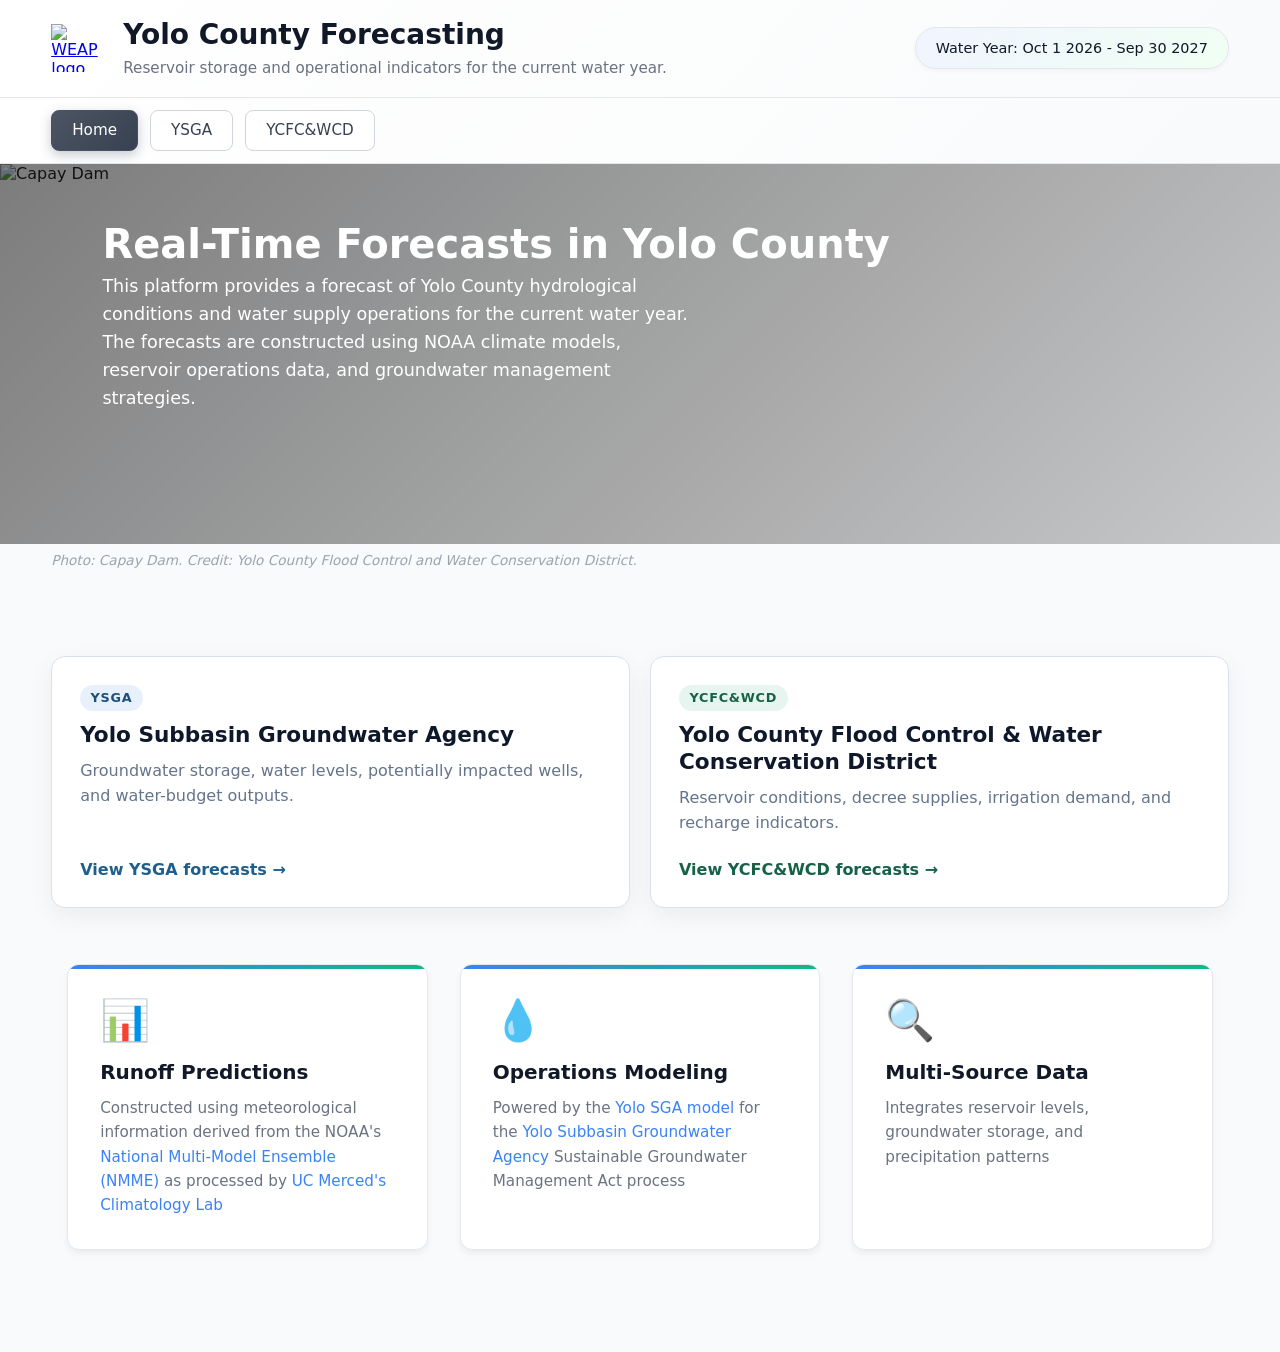
==== commit 35db8aa2: "change YCFC to YCFC&WCD" ====
--- a/index.html
+++ b/index.html
@@ -58,11 +58,11 @@
 
           <a class="portal-card portal-card--ycfc" href="Pages/YCFC.html">
             <div>
-              <span class="portal-card-label">YCFC</span>
+              <span class="portal-card-label">YCFC&WCD</span>
               <h3>Yolo County Flood Control & Water Conservation District</h3>
               <p>Reservoir conditions, decree supplies, irrigation demand, and recharge indicators.</p>
             </div>
-            <span class="portal-card-action">View YCFC forecasts →</span>
+            <span class="portal-card-action">View YCFC&WCD forecasts →</span>
           </a>
         </div>
       </div>
--- a/styles.css
+++ b/styles.css
@@ -901,6 +901,16 @@
   transform: translateY(0);
 }
 
+.plotly-map .chart-info {
+  left: 18px;
+  right: auto;
+}
+
+.plotly-map .chart-info__tooltip {
+  left: 0;
+  right: auto;
+}
+
 .plotly-map {
   width: 100%;
   height: 720px;
